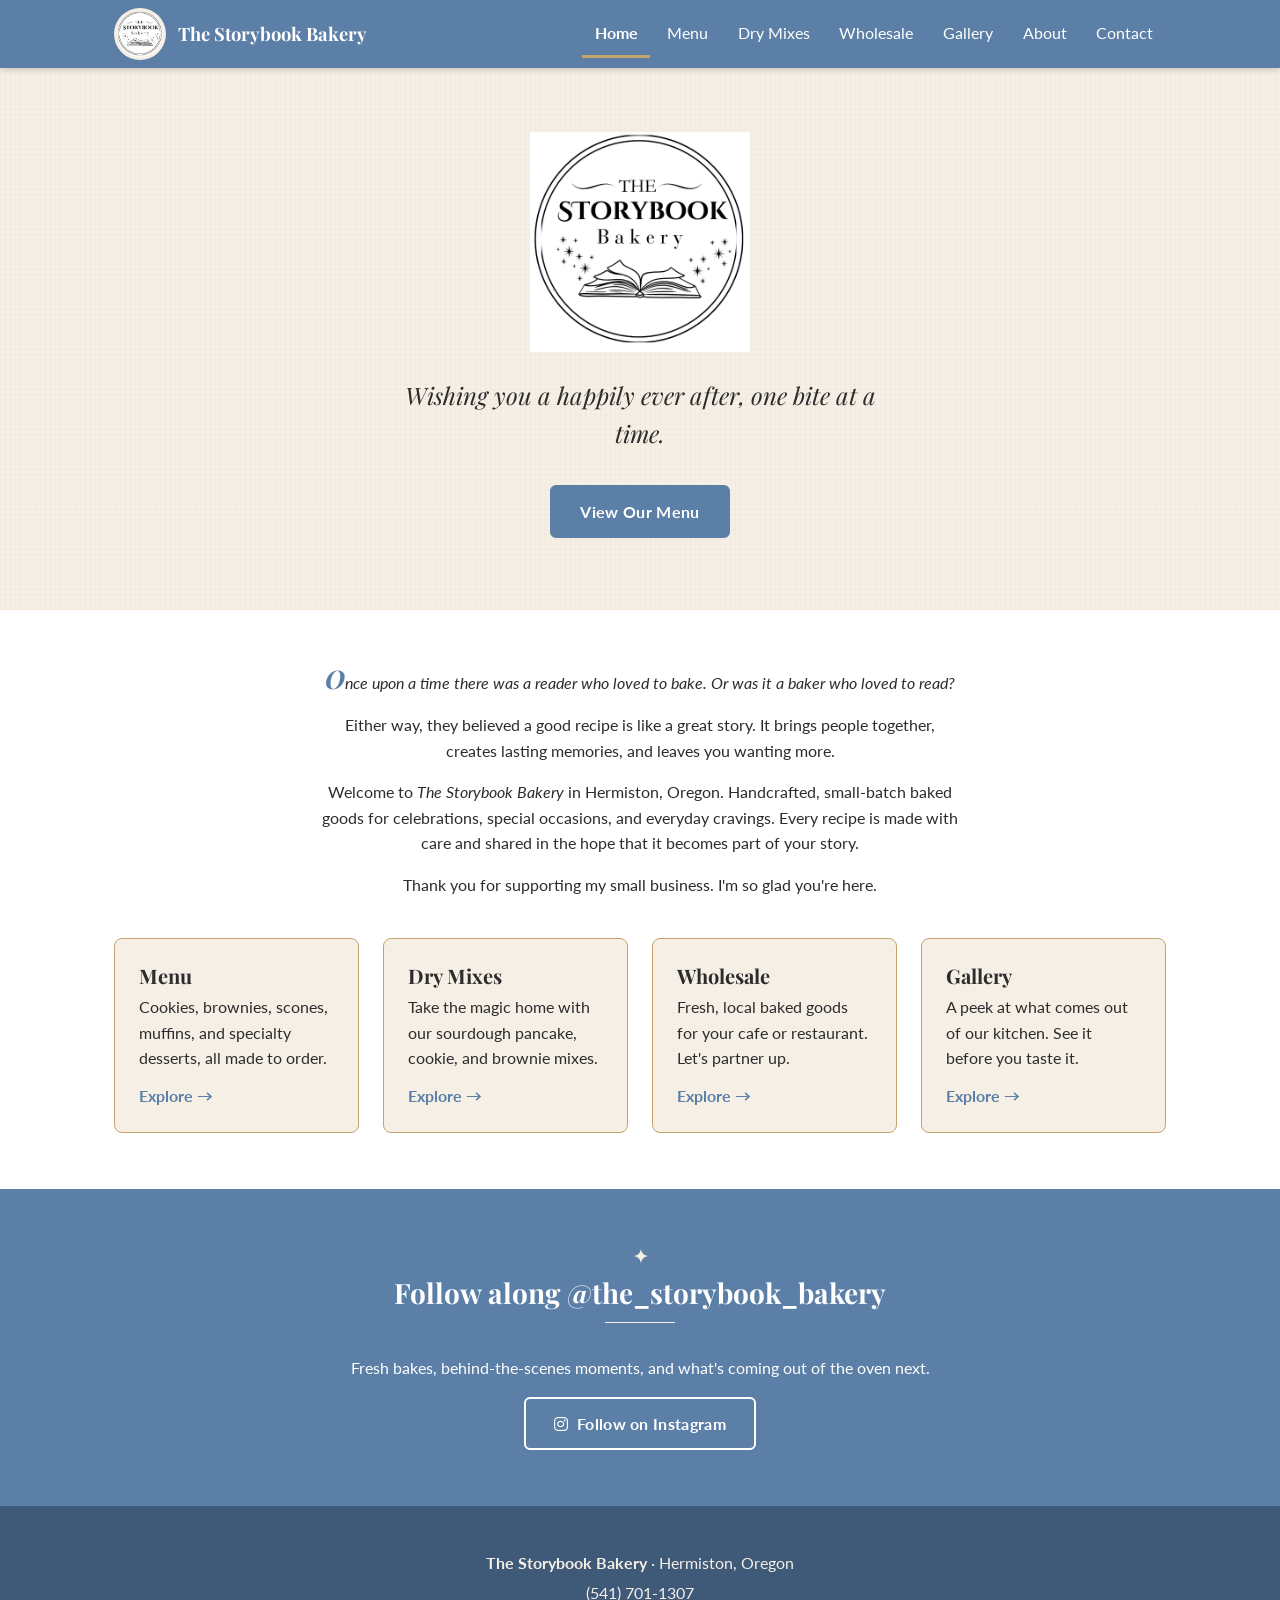
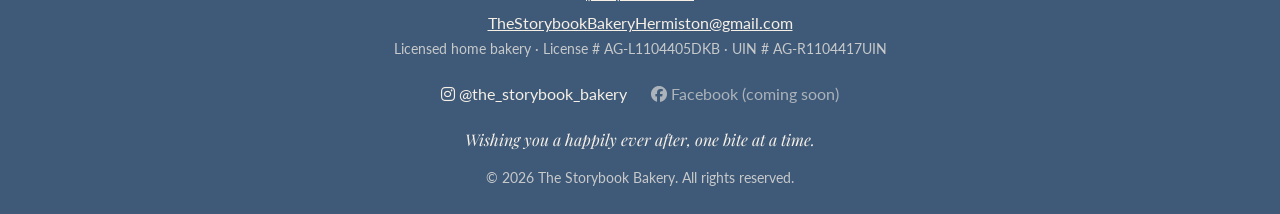
==== index.html @ da22e4ad "Initial commit: The Storybook Bakery website" ====
<!DOCTYPE html>
<html lang="en">
<head>
  <meta charset="UTF-8">
  <meta name="viewport" content="width=device-width, initial-scale=1.0">
  <title>The Storybook Bakery | Home Bakery in Hermiston, Oregon</title>
  <meta name="description" content="Fresh-baked cookies, brownies, scones, muffins, and specialty desserts from The Storybook Bakery in Hermiston, Oregon. Wishing you a happily ever after, one bite at a time.">
  <link rel="icon" type="image/png" href="./favicon.png">
  <link rel="apple-touch-icon" href="./favicon.png">
  <link rel="preconnect" href="https://fonts.googleapis.com">
  <link rel="preconnect" href="https://fonts.gstatic.com" crossorigin>
  <link href="https://fonts.googleapis.com/css2?family=Playfair+Display:ital,wght@0,400;0,700;1,400&family=Lato:wght@300;400;700&display=swap" rel="stylesheet">
  <link rel="stylesheet" href="https://cdnjs.cloudflare.com/ajax/libs/font-awesome/6.5.2/css/all.min.css">
  <link rel="stylesheet" href="./style.css">
</head>
<body>

  <header class="site-header">
    <nav class="nav-bar" aria-label="Main navigation">
      <a class="nav-logo" href="./index.html">
        <img src="./Bakery Logo.png" alt="The Storybook Bakery logo, an open book with stars">
        <span>The Storybook Bakery</span>
      </a>
      <button class="nav-toggle" aria-label="Toggle navigation menu" aria-expanded="false">
        <i class="fa-solid fa-bars" aria-hidden="true"></i>
      </button>
      <ul class="nav-links">
        <li><a href="./index.html" class="active" aria-current="page">Home</a></li>
        <li><a href="./menu.html">Menu</a></li>
        <li><a href="./dry-mixes.html">Dry Mixes</a></li>
        <li><a href="./wholesale.html">Wholesale</a></li>
        <li><a href="./gallery.html">Gallery</a></li>
        <li><a href="./about.html">About</a></li>
        <li><a href="./contact.html">Contact</a></li>
      </ul>
    </nav>
  </header>

  <main>

    <section class="hero">
      <img src="./Bakery Logo.png" alt="The Storybook Bakery logo, an open book with stars">
      <p class="tagline">Wishing you a happily ever after, one bite at a time.</p>
      <a class="btn" href="./menu.html">View Our Menu</a>
    </section>

    <section class="section">
      <div class="container">
        <div class="section-intro">
          <p class="drop-cap"><em>Once upon a time there was a reader who loved to bake. Or was it a baker who loved to read?</em></p>
          <p>Either way, they believed a good recipe is like a great story. It brings people together, creates lasting memories, and leaves you wanting more.</p>
          <p>Welcome to <em>The Storybook Bakery</em> in Hermiston, Oregon. Handcrafted, small-batch baked goods for celebrations, special occasions, and everyday cravings. Every recipe is made with care and shared in the hope that it becomes part of your story.</p>
          <p>Thank you for supporting my small business. I'm so glad you're here.</p>
        </div>

        <div class="card-grid">
          <div class="card">
            <h3>Menu</h3>
            <p>Cookies, brownies, scones, muffins, and specialty desserts, all made to order.</p>
            <a class="card-link" href="./menu.html">Explore &rarr;</a>
          </div>
          <div class="card">
            <h3>Dry Mixes</h3>
            <p>Take the magic home with our sourdough pancake, cookie, and brownie mixes.</p>
            <a class="card-link" href="./dry-mixes.html">Explore &rarr;</a>
          </div>
          <div class="card">
            <h3>Wholesale</h3>
            <p>Fresh, local baked goods for your cafe or restaurant. Let's partner up.</p>
            <a class="card-link" href="./wholesale.html">Explore &rarr;</a>
          </div>
          <div class="card">
            <h3>Gallery</h3>
            <p>A peek at what comes out of our kitchen. See it before you taste it.</p>
            <a class="card-link" href="./gallery.html">Explore &rarr;</a>
          </div>
        </div>
      </div>
    </section>

    <section class="section section-slate">
      <div class="container" style="text-align: center;">
        <h2 class="chapter-heading">Follow along @the_storybook_bakery</h2>
        <p>Fresh bakes, behind-the-scenes moments, and what's coming out of the oven next.</p>
        <a class="btn-light-outline" href="https://www.instagram.com/the_storybook_bakery" target="_blank" rel="noopener">
          <i class="fa-brands fa-instagram" aria-hidden="true"></i>&nbsp; Follow on Instagram
        </a>
      </div>
    </section>

  </main>

  <footer class="site-footer">
    <div class="container">
      <div class="footer-contact">
        <p><strong>The Storybook Bakery</strong> &middot; Hermiston, Oregon</p>
        <p><a href="tel:+15417011307">(541) 701-1307</a></p>
        <p><a href="mailto:TheStorybookBakeryHermiston@gmail.com">TheStorybookBakeryHermiston@gmail.com</a></p>
        <p class="footer-license">Licensed home bakery &middot; License # AG-L1104405DKB &middot; UIN # AG-R1104417UIN</p>
      </div>
      <div class="footer-social">
        <a href="https://www.instagram.com/the_storybook_bakery" target="_blank" rel="noopener">
          <i class="fa-brands fa-instagram" aria-hidden="true"></i> @the_storybook_bakery
        </a>
        <a href="#" class="coming-soon" title="Coming soon" aria-label="Facebook, coming soon">
          <i class="fa-brands fa-facebook" aria-hidden="true"></i> Facebook (coming soon)
        </a>
      </div>
      <p class="footer-tagline">Wishing you a happily ever after, one bite at a time.</p>
      <p class="footer-copyright">&copy; 2026 The Storybook Bakery. All rights reserved.</p>
    </div>
  </footer>

  <script src="./main.js"></script>
</body>
</html>
---- style.css ----
/* ==========================================================================
   The Storybook Bakery shared stylesheet
   Palette: slate blue / linen / bamboo / charcoal (see website-design.md §3)
   ========================================================================== */

:root {
  --slate: #5B7FA6;
  --slate-deep: #3F5A79;
  --linen: #F5EFE6;
  --linen-dark: #EBE2D3;
  --bamboo: #C4A46B;
  --bamboo-deep: #A8874D;
  --charcoal: #2C2C2C;
  --white: #FFFFFF;

  --font-display: "Playfair Display", Georgia, serif;
  --font-body: "Lato", "Segoe UI", sans-serif;

  --radius-img: 8px;
  --radius-btn: 6px;
}

/* ---------- Reset & base ---------- */

*,
*::before,
*::after {
  box-sizing: border-box;
}

body {
  margin: 0;
  font-family: var(--font-body);
  font-size: 16px;
  font-weight: 400;
  line-height: 1.6;
  color: var(--charcoal);
  background-color: var(--white);
}

img {
  max-width: 100%;
  display: block;
}

h1, h2, h3, h4 {
  font-family: var(--font-display);
  font-weight: 700;
  line-height: 1.25;
  margin: 0 0 0.5em;
  color: var(--charcoal);
}

h1 { font-size: 2.25rem; }
h2 { font-size: 1.75rem; }
h3 { font-size: 1.25rem; }

p {
  margin: 0 0 1em;
}

a {
  color: var(--slate);
}

a:focus-visible,
button:focus-visible,
input:focus-visible,
select:focus-visible,
textarea:focus-visible {
  outline: 3px solid var(--bamboo);
  outline-offset: 2px;
}

.container {
  max-width: 1100px;
  margin: 0 auto;
  padding: 0 1.5rem;
}

/* ---------- Buttons ---------- */

.btn,
.btn-outline,
.btn-light-outline {
  display: inline-block;
  font-family: var(--font-body);
  font-size: 1rem;
  font-weight: 700;
  letter-spacing: 0.02em;
  padding: 0.75rem 1.75rem;
  border-radius: var(--radius-btn);
  text-decoration: none;
  cursor: pointer;
  transition: background-color 0.2s ease, border-color 0.2s ease, color 0.2s ease;
}

.btn {
  background-color: var(--slate);
  color: var(--white);
  border: 2px solid var(--slate);
}

.btn:hover,
.btn:focus-visible {
  background-color: var(--bamboo-deep);
  border-color: var(--bamboo-deep);
}

.btn-outline {
  background-color: transparent;
  color: var(--slate);
  border: 2px solid var(--slate);
}

.btn-outline:hover,
.btn-outline:focus-visible {
  color: var(--bamboo-deep);
  border-color: var(--bamboo-deep);
}

/* For use on slate-blue backgrounds */
.btn-light-outline {
  background-color: transparent;
  color: var(--white);
  border: 2px solid var(--white);
}

.btn-light-outline:hover,
.btn-light-outline:focus-visible {
  color: var(--linen);
  border-color: var(--bamboo);
  background-color: rgba(255, 255, 255, 0.08);
}

/* ---------- Header & navigation ---------- */

.site-header {
  position: sticky;
  top: 0;
  z-index: 100;
  background-color: var(--slate);
  box-shadow: 0 2px 6px rgba(44, 44, 44, 0.2);
}

.nav-bar {
  display: flex;
  align-items: center;
  justify-content: space-between;
  padding: 0.5rem 1.5rem;
  max-width: 1100px;
  margin: 0 auto;
}

.nav-logo {
  display: flex;
  align-items: center;
  gap: 0.75rem;
  text-decoration: none;
}

/* The logo is black line art; seat it on a linen disc so it reads on slate */
.nav-logo img {
  width: 52px;
  height: 52px;
  border-radius: 50%;
  background-color: var(--linen);
  padding: 3px;
}

.nav-logo span {
  font-family: var(--font-display);
  font-size: 1.15rem;
  font-weight: 700;
  color: var(--white);
  white-space: nowrap;
}

.nav-toggle {
  display: none;
  background: none;
  border: none;
  color: var(--white);
  font-size: 1.5rem;
  padding: 0.5rem;
  cursor: pointer;
}

.nav-links {
  display: flex;
  gap: 0.25rem;
  list-style: none;
  margin: 0;
  padding: 0;
}

.nav-links a {
  display: block;
  padding: 0.6rem 0.8rem;
  color: var(--white);
  text-decoration: none;
  font-weight: 400;
  border-bottom: 3px solid transparent;
  transition: border-color 0.2s ease;
}

.nav-links a:hover {
  border-bottom-color: var(--linen);
}

.nav-links a.active {
  border-bottom-color: var(--bamboo);
  font-weight: 700;
}

/* ---------- Chapter headings (storybook motif) ---------- */

.chapter-heading {
  text-align: center;
  margin: 0 0 2rem;
}

.chapter-heading::before {
  content: "\2726"; /* ✦ */
  display: block;
  color: var(--bamboo);
  font-size: 1.1rem;
  margin-bottom: 0.5rem;
}

.chapter-heading::after {
  content: "";
  display: block;
  width: 70px;
  height: 1px;
  background-color: var(--bamboo);
  margin: 0.75rem auto 0;
}

/* ---------- Sections ---------- */

.section {
  padding: 3.5rem 0;
}

.section-linen {
  background-color: var(--linen);
}

.section-slate {
  background-color: var(--slate);
  color: var(--white);
}

.section-slate h2 {
  color: var(--white);
}

.section-slate .chapter-heading::before {
  color: var(--linen);
}

.section-slate .chapter-heading::after {
  background-color: var(--linen);
}

.section-intro {
  max-width: 640px;
  margin: 0 auto 2.5rem;
  text-align: center;
}

/* ---------- Hero ---------- */

.hero {
  background-color: var(--linen);
  /* Faint woven-linen texture in pure CSS */
  background-image:
    repeating-linear-gradient(0deg, rgba(196, 164, 107, 0.05) 0 1px, transparent 1px 5px),
    repeating-linear-gradient(90deg, rgba(196, 164, 107, 0.05) 0 1px, transparent 1px 5px);
  text-align: center;
  padding: 4rem 1.5rem 4.5rem;
}

.hero img {
  max-width: 220px;
  margin: 0 auto 1.5rem;
}

.hero .tagline {
  font-family: var(--font-display);
  font-style: italic;
  font-size: 1.5rem;
  max-width: 520px;
  margin: 0 auto 2rem;
  color: var(--charcoal);
}

/* ---------- Storybook initial: enlarged first letter, inline with its word ---------- */

.drop-cap::first-letter {
  font-family: var(--font-display);
  font-size: 1.6em;
  font-weight: 700;
  line-height: 1;
  color: var(--slate);
}

/* ---------- Card grids ---------- */

.card-grid {
  display: grid;
  grid-template-columns: repeat(4, 1fr);
  gap: 1.5rem;
}

.card {
  background-color: var(--linen);
  border: 1px solid var(--bamboo);
  border-radius: var(--radius-img);
  padding: 1.5rem;
  display: flex;
  flex-direction: column;
}

.card h3 {
  margin-bottom: 0.4rem;
}

.card p {
  flex-grow: 1;
  margin-bottom: 0.75rem;
}

.card .card-link {
  font-weight: 700;
  text-decoration: none;
  color: var(--slate);
}

.card .card-link:hover {
  color: var(--bamboo-deep);
}

/* ---------- Notice banner ---------- */

.banner {
  background-color: var(--linen);
  border-left: 4px solid var(--bamboo);
  border-radius: var(--radius-btn);
  padding: 1rem 1.25rem;
  margin-bottom: 2.5rem;
}

.banner p {
  margin: 0;
}

/* ---------- Menu page ---------- */

.menu-category {
  margin-bottom: 3rem;
}

.menu-category:last-of-type {
  margin-bottom: 0;
}

.menu-items {
  list-style: none;
  margin: 0;
  padding: 0;
  max-width: 720px;
  margin-inline: auto;
}

.menu-items li {
  padding: 1rem 0;
  border-bottom: 1px solid var(--linen-dark);
}

.menu-items li:last-child {
  border-bottom: none;
}

.menu-items .item-name {
  font-family: var(--font-display);
  font-size: 1.15rem;
  font-weight: 700;
  display: block;
}

.menu-items .item-desc {
  margin: 0.15rem 0 0;
  color: #555555;
}

.page-cta {
  text-align: center;
  margin-top: 3rem;
}

/* ---------- Product cards (dry mixes) ---------- */

.product-grid {
  display: grid;
  grid-template-columns: repeat(3, 1fr);
  gap: 1.5rem;
}

.product-card {
  background-color: var(--white);
  border: 1px solid var(--bamboo);
  border-radius: var(--radius-img);
  overflow: hidden;
  display: flex;
  flex-direction: column;
}

.product-card .card-body {
  padding: 1.25rem 1.25rem 1.5rem;
  display: flex;
  flex-direction: column;
  flex-grow: 1;
}

.product-card p {
  flex-grow: 1;
}

.badge-coming-soon {
  display: inline-block;
  align-self: flex-start;
  font-family: var(--font-body);
  font-size: 0.85rem;
  font-weight: 700;
  letter-spacing: 0.02em;
  color: var(--bamboo-deep);
  border: 2px solid var(--bamboo);
  border-radius: var(--radius-btn);
  padding: 0.55rem 1.1rem;
  opacity: 0.75;
}

/* ---------- Placeholder image tiles (pure CSS, no external images) ---------- */

.placeholder-img {
  background-color: var(--linen);
  border-radius: var(--radius-img);
  display: flex;
  flex-direction: column;
  align-items: center;
  justify-content: center;
  gap: 0.4rem;
  color: var(--bamboo-deep);
  font-family: var(--font-display);
  font-style: italic;
  text-align: center;
  padding: 1rem;
  min-height: 180px;
}

.placeholder-img::before {
  content: "\2726";
  font-size: 1.6rem;
  font-style: normal;
  color: var(--bamboo);
}

.product-card .placeholder-img {
  border-radius: 0;
  border-bottom: 1px solid var(--linen-dark);
}

/* ---------- Wholesale ---------- */

.reasons-list {
  list-style: none;
  margin: 2rem auto;
  padding: 0;
  max-width: 640px;
}

.reasons-list li {
  padding: 0.6rem 0 0.6rem 2rem;
  position: relative;
}

.reasons-list li::before {
  content: "\2726";
  position: absolute;
  left: 0.25rem;
  color: var(--bamboo);
}

/* ---------- Gallery ---------- */

.gallery-grid {
  display: grid;
  grid-template-columns: repeat(3, 1fr);
  gap: 1.25rem;
}

.gallery-item {
  min-width: 0;
}

.gallery-tile {
  display: block;
  width: 100%;
  aspect-ratio: 1 / 1;
  border: none;
  padding: 0;
  background: none;
  cursor: pointer;
  border-radius: var(--radius-img);
}

.gallery-tile .placeholder-img,
.gallery-tile img {
  width: 100%;
  height: 100%;
  aspect-ratio: 1 / 1;
  border-radius: var(--radius-img);
}

.gallery-tile img {
  object-fit: cover;
}

.gallery-caption {
  margin: 0.5rem 0 0;
  font-family: var(--font-display);
  font-weight: 700;
  font-size: 1rem;
  color: var(--charcoal);
  text-align: center;
}

.gallery-note {
  text-align: center;
  margin-top: 2rem;
  font-style: italic;
}

/* ---------- Lightbox ---------- */

.lightbox {
  position: fixed;
  inset: 0;
  z-index: 200;
  background-color: rgba(44, 44, 44, 0.9);
  display: none;
  align-items: center;
  justify-content: center;
  padding: 2rem;
}

.lightbox.open {
  display: flex;
}

.lightbox img {
  max-width: 90vw;
  max-height: 85vh;
  border-radius: var(--radius-img);
}

.lightbox-close {
  position: absolute;
  top: 1rem;
  right: 1.5rem;
  background: none;
  border: none;
  color: var(--white);
  font-size: 2.25rem;
  line-height: 1;
  cursor: pointer;
  padding: 0.25rem 0.5rem;
}

/* ---------- About ---------- */

.about-layout {
  display: grid;
  grid-template-columns: 1fr 1.4fr;
  gap: 2.5rem;
  align-items: start;
}

.about-layout .placeholder-img {
  min-height: 320px;
}

.about-photo {
  width: 100%;
  aspect-ratio: 3 / 4;
  object-fit: cover;
  border-radius: var(--radius-img);
}

.story-lead {
  font-family: var(--font-display);
  font-style: italic;
  font-size: 1.2rem;
  color: var(--slate);
  margin-bottom: 1.25rem;
}

.story-signature {
  font-family: var(--font-display);
  font-style: italic;
  margin-top: 1.5rem;
}

/* ---------- Contact form ---------- */

.contact-layout {
  max-width: 640px;
  margin: 0 auto;
}

.contact-form {
  display: grid;
  gap: 1.25rem;
  margin-bottom: 3rem;
}

.form-field label {
  display: block;
  font-weight: 700;
  margin-bottom: 0.35rem;
}

.form-field .optional {
  font-weight: 400;
  color: #666666;
  font-size: 0.9rem;
}

.form-field input,
.form-field select,
.form-field textarea {
  width: 100%;
  font-family: var(--font-body);
  font-size: 1rem;
  color: var(--charcoal);
  background-color: var(--white);
  border: 1px solid var(--bamboo);
  border-radius: var(--radius-btn);
  padding: 0.7rem 0.85rem;
}

.form-field textarea {
  min-height: 120px;
  resize: vertical;
}

.form-field input.invalid,
.form-field select.invalid,
.form-field textarea.invalid {
  border-color: #A94436;
  border-width: 2px;
}

.field-error {
  display: none;
  color: #A94436;
  font-size: 0.9rem;
  margin: 0.35rem 0 0;
}

.field-error.visible {
  display: block;
}

.form-message {
  border-radius: var(--radius-btn);
  padding: 1rem 1.25rem;
  display: none;
}

.form-message.visible {
  display: block;
}

.form-message.success {
  background-color: var(--linen);
  border: 1px solid var(--bamboo);
}

.form-message.error {
  background-color: #FAEDEA;
  border: 1px solid #C4826B;
}

.form-message p {
  margin: 0;
}

.contact-direct {
  background-color: var(--linen);
  border-radius: var(--radius-img);
  padding: 1.5rem;
  text-align: center;
}

.contact-direct p {
  margin: 0.35rem 0;
}

/* ---------- Footer ---------- */

.site-footer {
  background-color: var(--slate-deep);
  color: var(--linen);
  padding: 2.5rem 0 1.5rem;
  text-align: center;
}

.site-footer a {
  color: var(--linen);
}

.site-footer a:hover {
  color: var(--bamboo);
}

.footer-contact p {
  margin: 0.25rem 0;
}

.footer-license {
  font-size: 0.85rem;
  opacity: 0.75;
}

.footer-social {
  margin: 1.25rem 0;
  display: flex;
  justify-content: center;
  gap: 1.5rem;
  flex-wrap: wrap;
}

.footer-social a {
  text-decoration: none;
}

.footer-social .coming-soon {
  opacity: 0.6;
  cursor: default;
}

.footer-tagline {
  font-family: var(--font-display);
  font-style: italic;
  margin-bottom: 1rem;
}

.footer-copyright {
  font-size: 0.85rem;
  opacity: 0.75;
  margin: 0;
}

/* ---------- Responsive: tablet and below ---------- */

@media (max-width: 1024px) {
  .card-grid {
    grid-template-columns: repeat(2, 1fr);
  }

  .product-grid {
    grid-template-columns: repeat(2, 1fr);
  }
}

@media (max-width: 768px) {
  h1 { font-size: 1.85rem; }
  h2 { font-size: 1.5rem; }

  .hero .tagline {
    font-size: 1.25rem;
  }

  .nav-toggle {
    display: block;
  }

  .nav-logo span {
    font-size: 1rem;
  }

  .nav-links {
    display: none;
    position: absolute;
    top: 100%;
    left: 0;
    right: 0;
    flex-direction: column;
    gap: 0;
    background-color: var(--slate);
    box-shadow: 0 6px 12px rgba(44, 44, 44, 0.25);
  }

  .nav-links.open {
    display: flex;
  }

  .nav-links a {
    padding: 0.9rem 1.5rem;
    border-bottom: 1px solid rgba(255, 255, 255, 0.15);
  }

  .nav-links a.active {
    border-bottom-color: var(--bamboo);
  }

  .gallery-grid {
    grid-template-columns: repeat(2, 1fr);
  }

  .about-layout {
    grid-template-columns: 1fr;
  }
}

@media (max-width: 520px) {
  .card-grid,
  .product-grid,
  .gallery-grid {
    grid-template-columns: 1fr;
  }

  .section {
    padding: 2.5rem 0;
  }
}

/* ---------- Reduced motion ---------- */

@media (prefers-reduced-motion: reduce) {
  *,
  *::before,
  *::after {
    transition-duration: 0.01ms !important;
    animation-duration: 0.01ms !important;
  }
}

/* ---------- Print ---------- */

@media print {
  .site-header,
  .site-footer,
  .nav-toggle,
  .btn,
  .btn-outline,
  .btn-light-outline {
    display: none !important;
  }

  body {
    background: var(--white);
  }
}
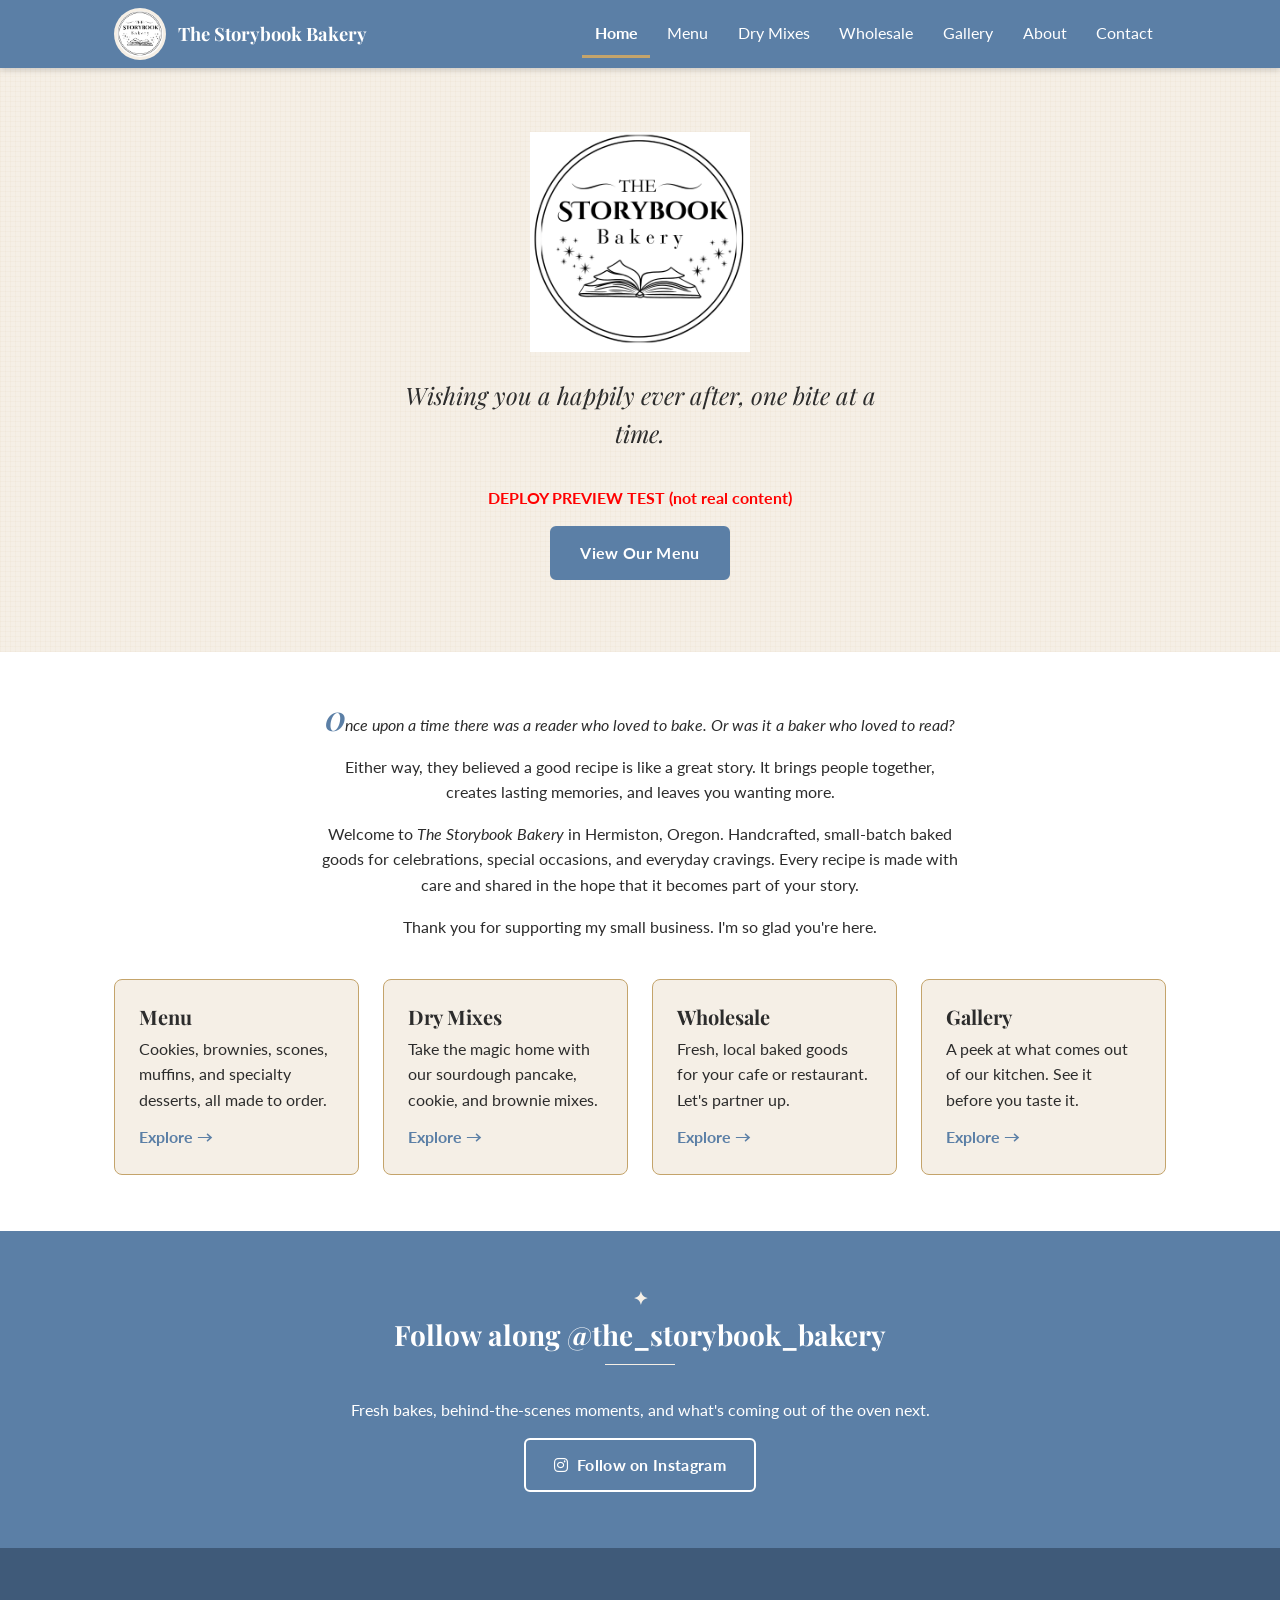
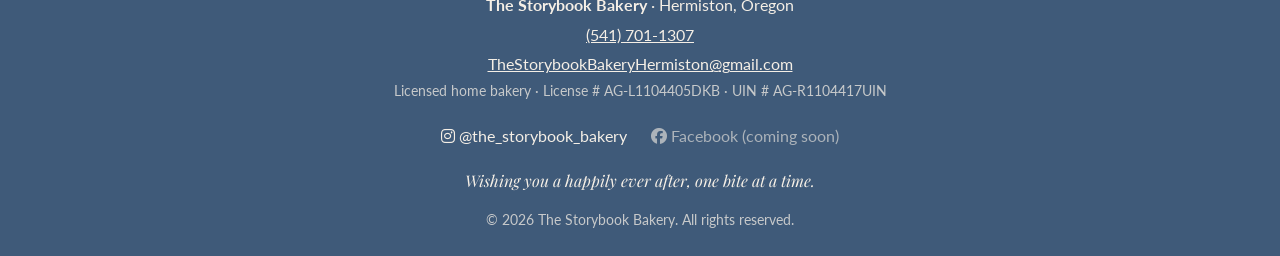
==== commit 9f03c4c5: "Test: add temporary banner to verify Deploy Previews" ====
--- a/index.html
+++ b/index.html
@@ -41,6 +41,7 @@
     <section class="hero">
       <img src="./Bakery Logo.png" alt="The Storybook Bakery logo, an open book with stars">
       <p class="tagline">Wishing you a happily ever after, one bite at a time.</p>
+      <p style="color: red; font-weight: bold;">DEPLOY PREVIEW TEST (not real content)</p>
       <a class="btn" href="./menu.html">View Our Menu</a>
     </section>
 
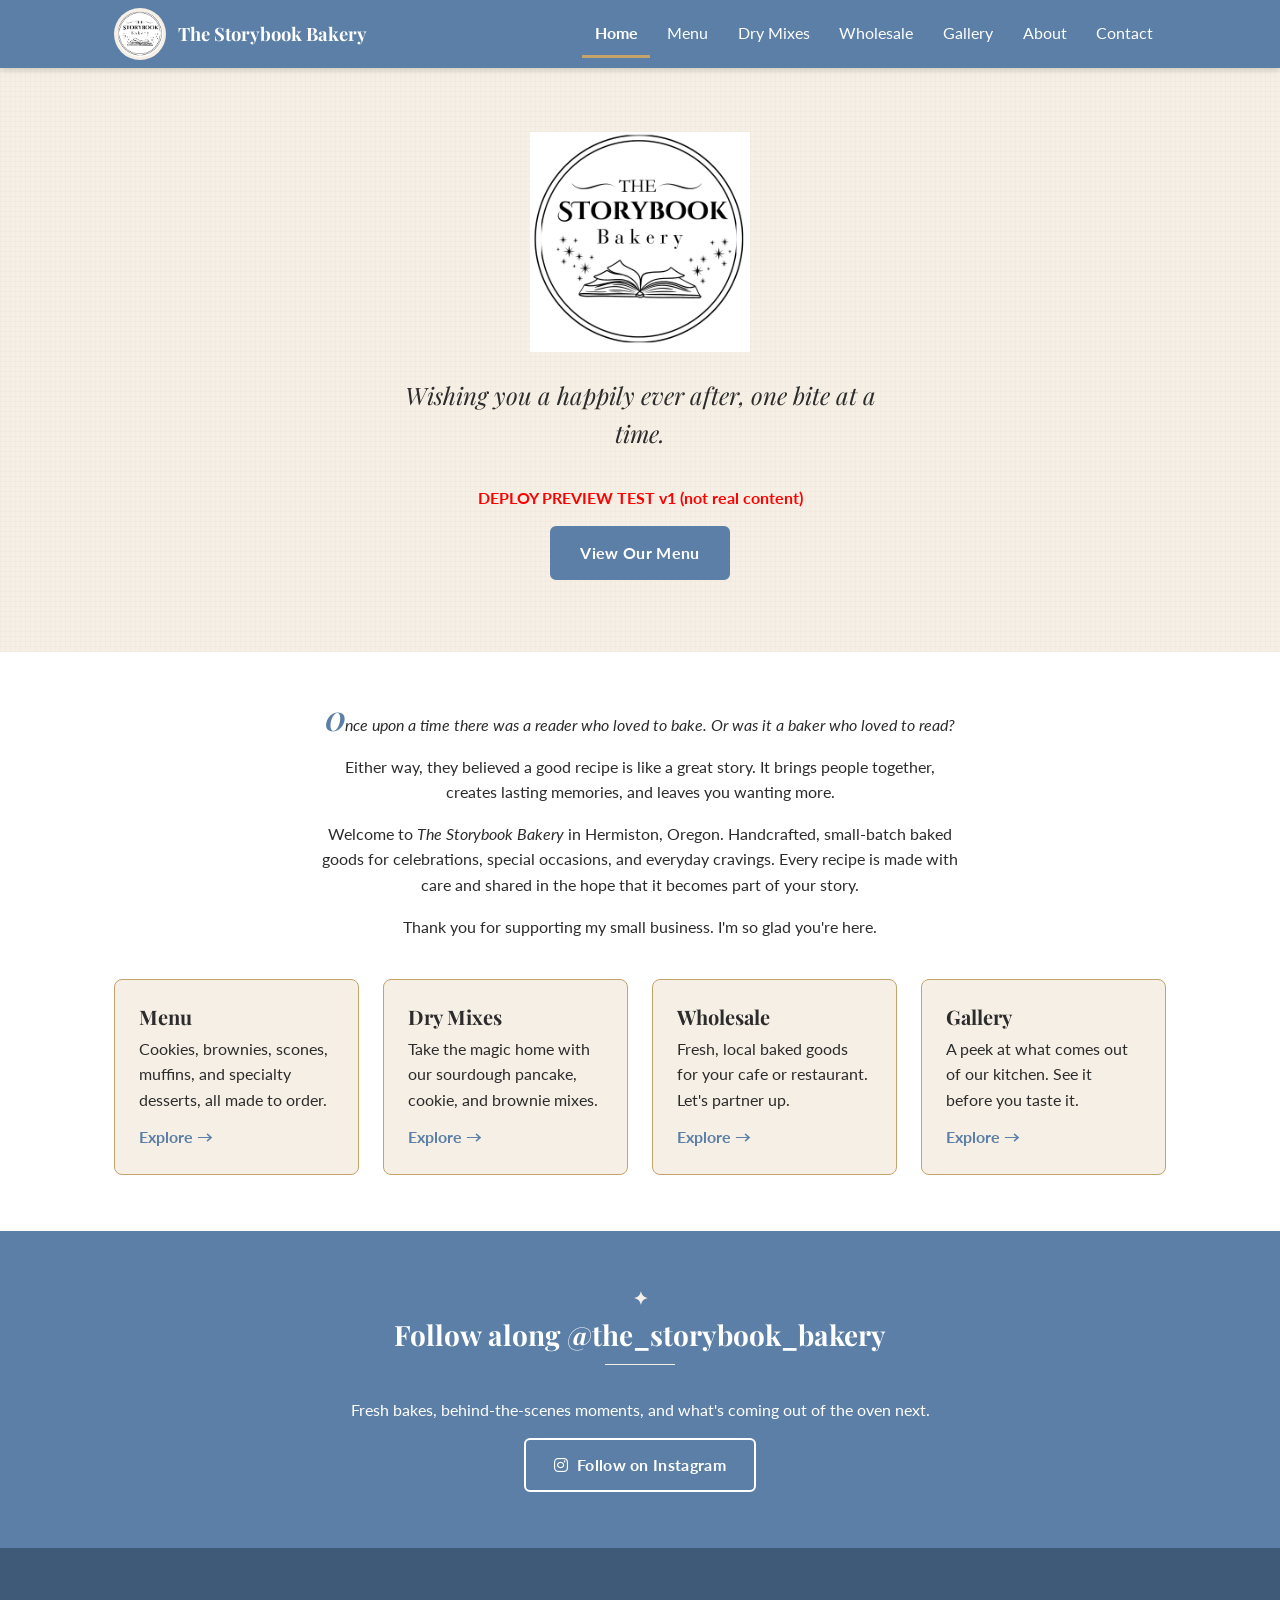
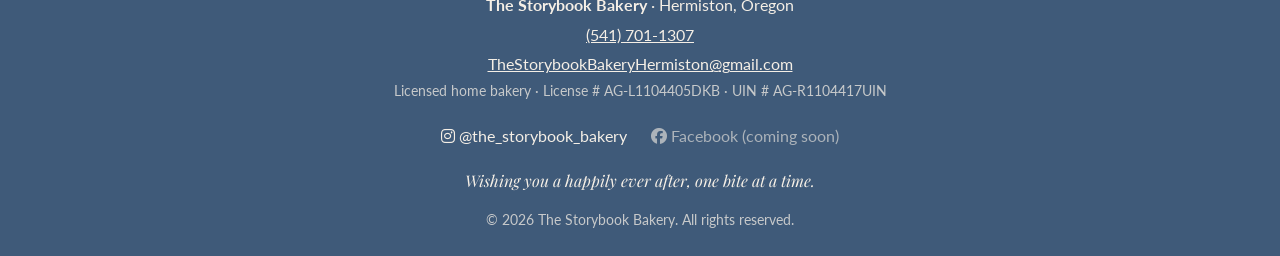
==== commit 3507c156: "Test v1: initial preview content" ====
--- a/index.html
+++ b/index.html
@@ -41,7 +41,7 @@
     <section class="hero">
       <img src="./Bakery Logo.png" alt="The Storybook Bakery logo, an open book with stars">
       <p class="tagline">Wishing you a happily ever after, one bite at a time.</p>
-      <p style="color: red; font-weight: bold;">DEPLOY PREVIEW TEST (not real content)</p>
+      <p style="color: red; font-weight: bold;">DEPLOY PREVIEW TEST v1 (not real content)</p>
       <a class="btn" href="./menu.html">View Our Menu</a>
     </section>
 
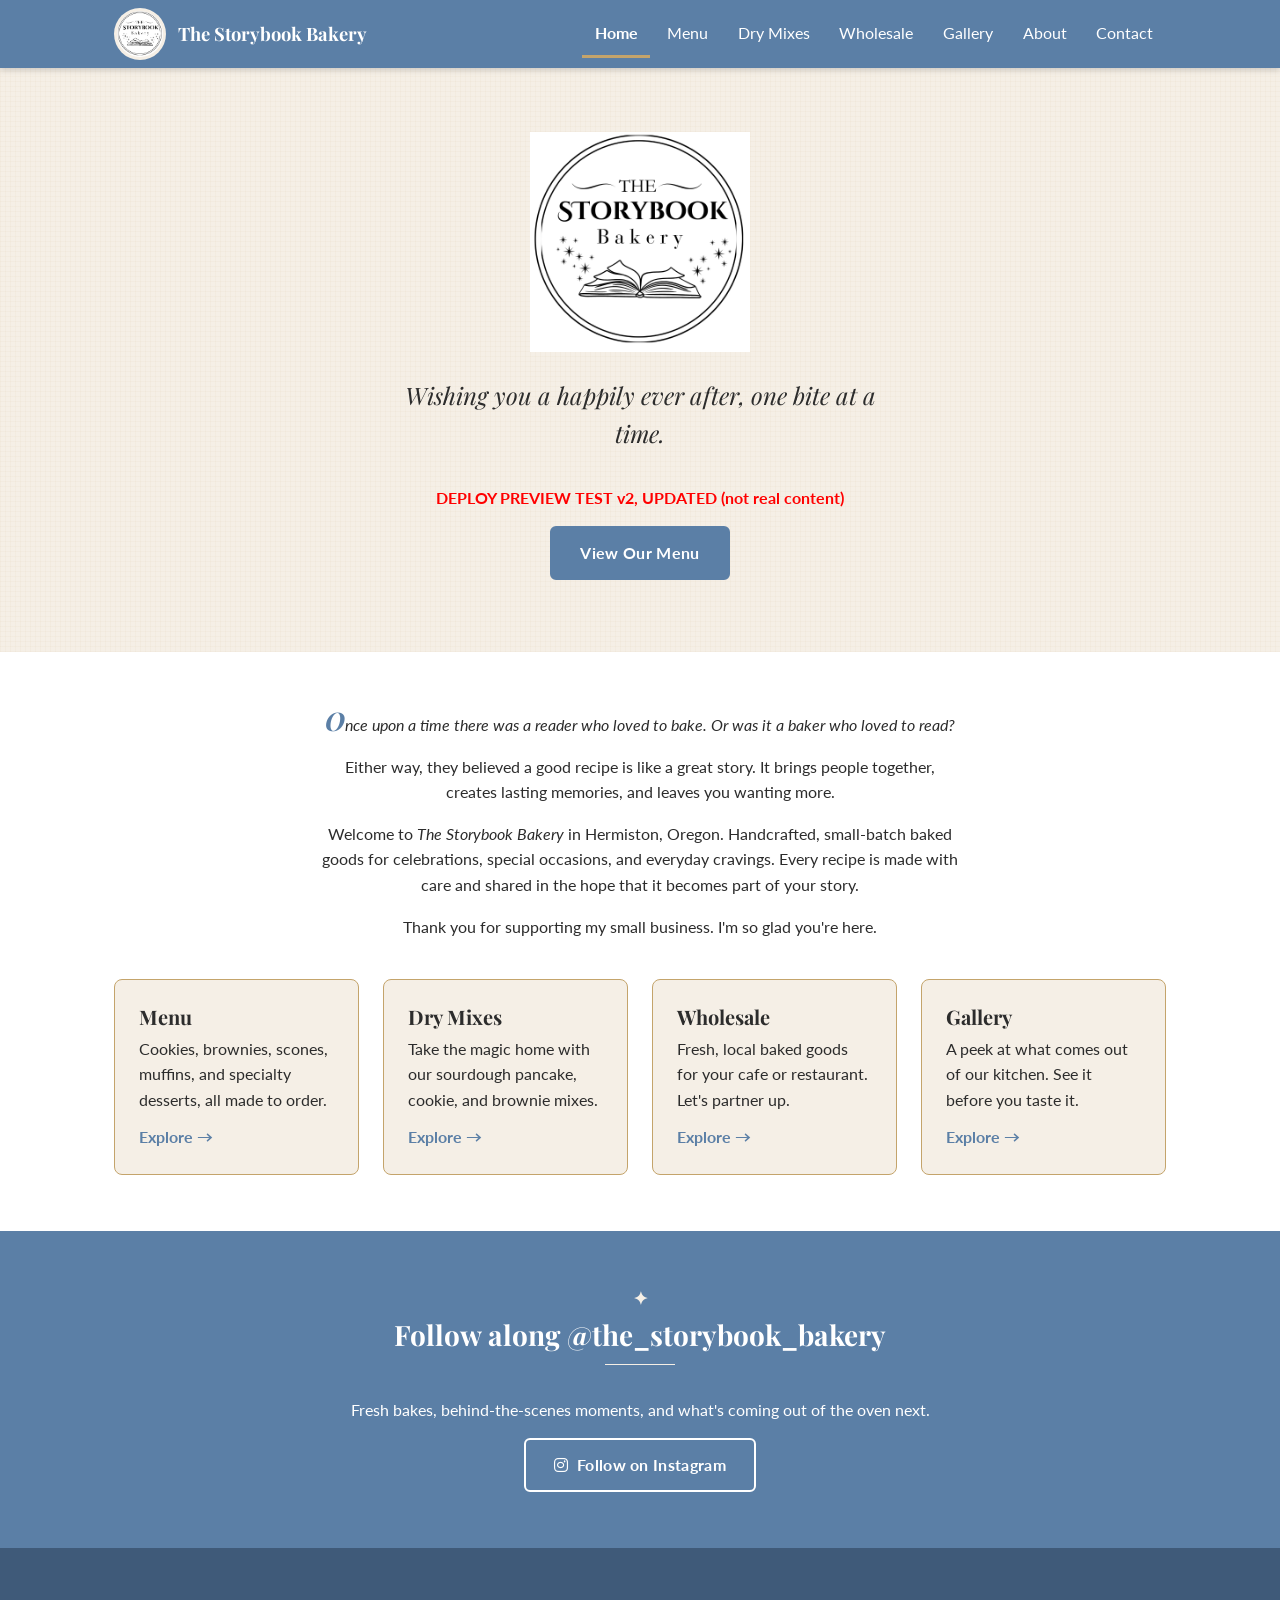
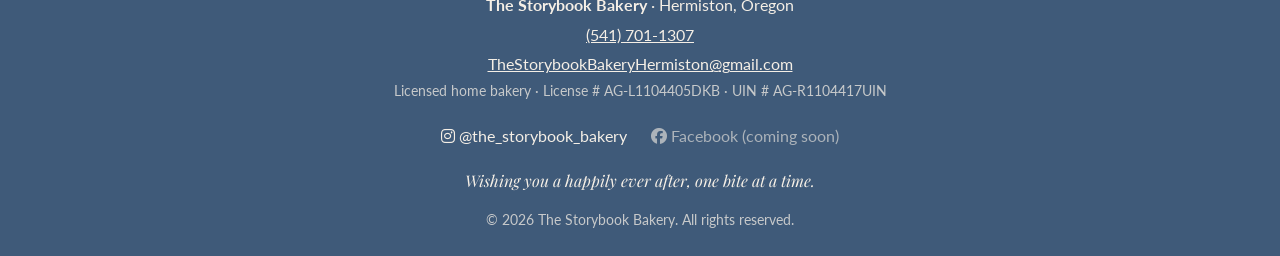
==== commit e58cd4d6: "Test v2: updated preview content" ====
--- a/index.html
+++ b/index.html
@@ -41,7 +41,7 @@
     <section class="hero">
       <img src="./Bakery Logo.png" alt="The Storybook Bakery logo, an open book with stars">
       <p class="tagline">Wishing you a happily ever after, one bite at a time.</p>
-      <p style="color: red; font-weight: bold;">DEPLOY PREVIEW TEST v1 (not real content)</p>
+      <p style="color: red; font-weight: bold;">DEPLOY PREVIEW TEST v2, UPDATED (not real content)</p>
       <a class="btn" href="./menu.html">View Our Menu</a>
     </section>
 
